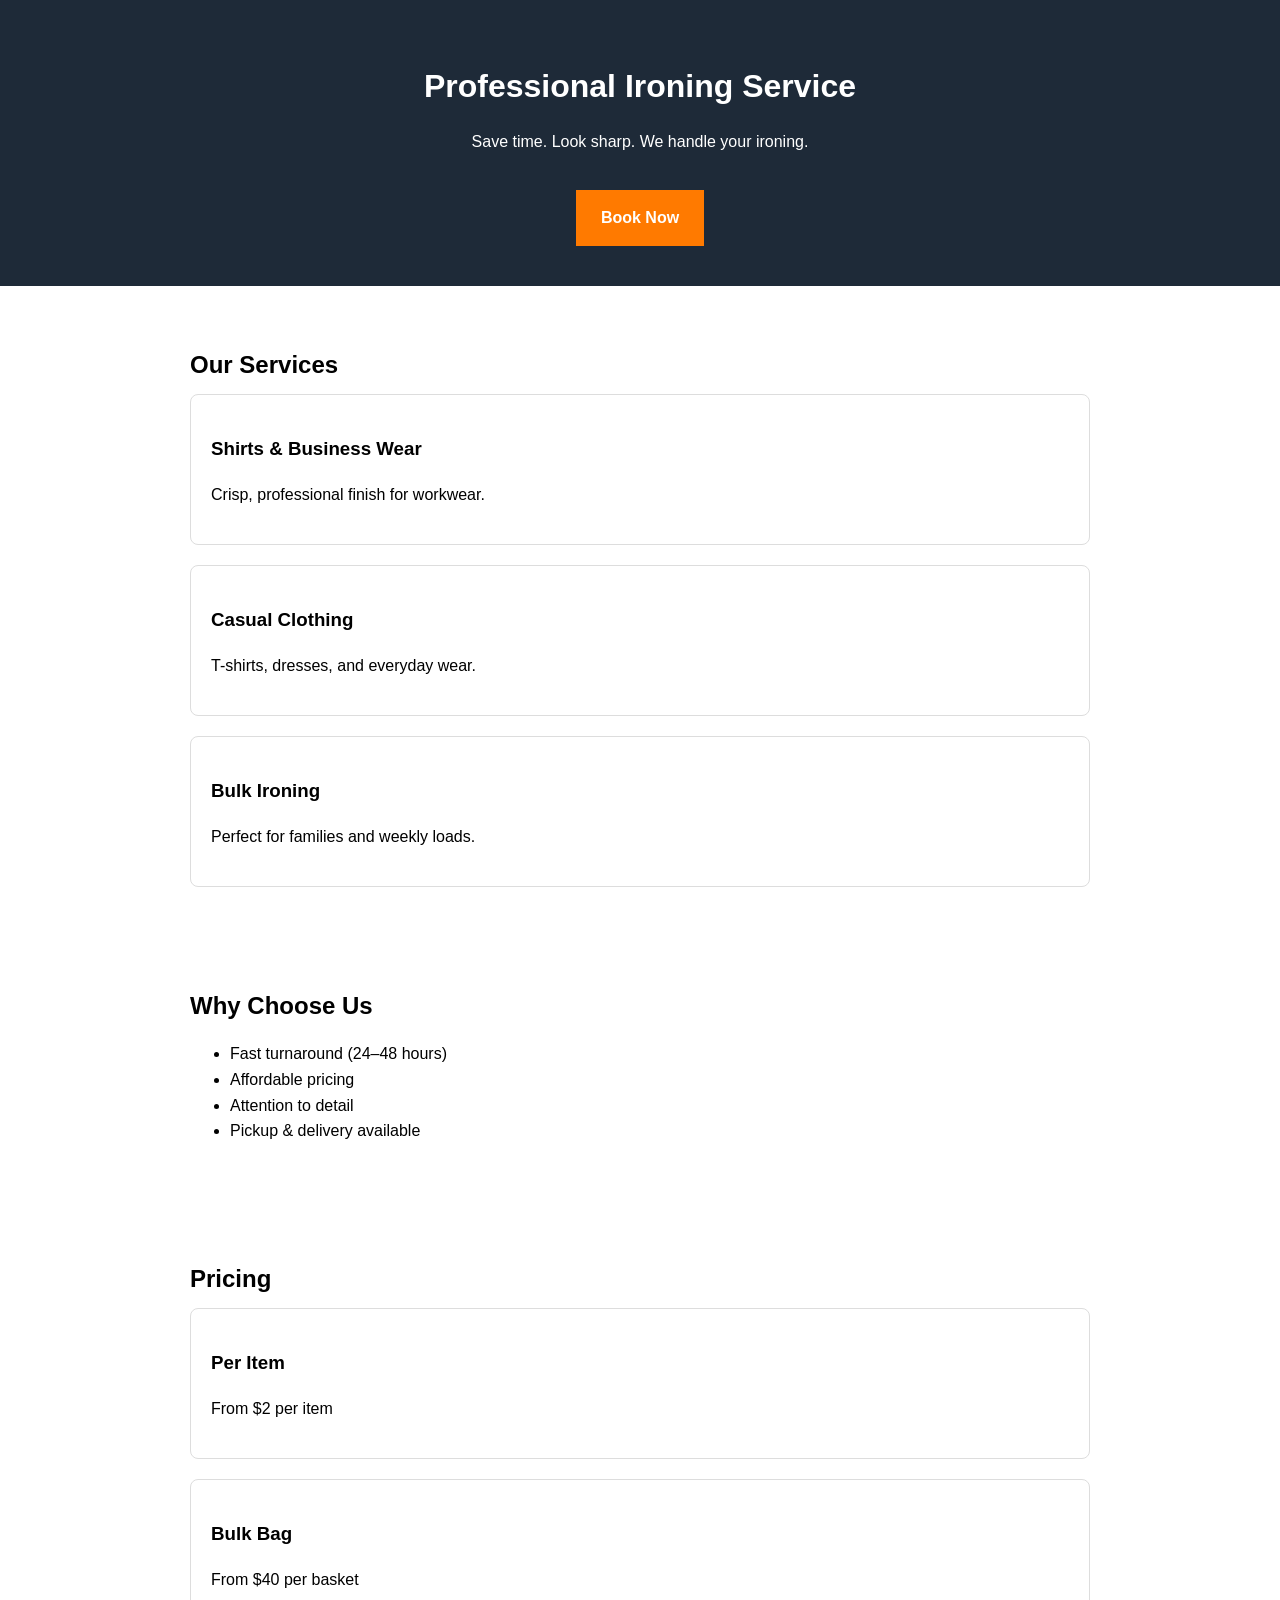
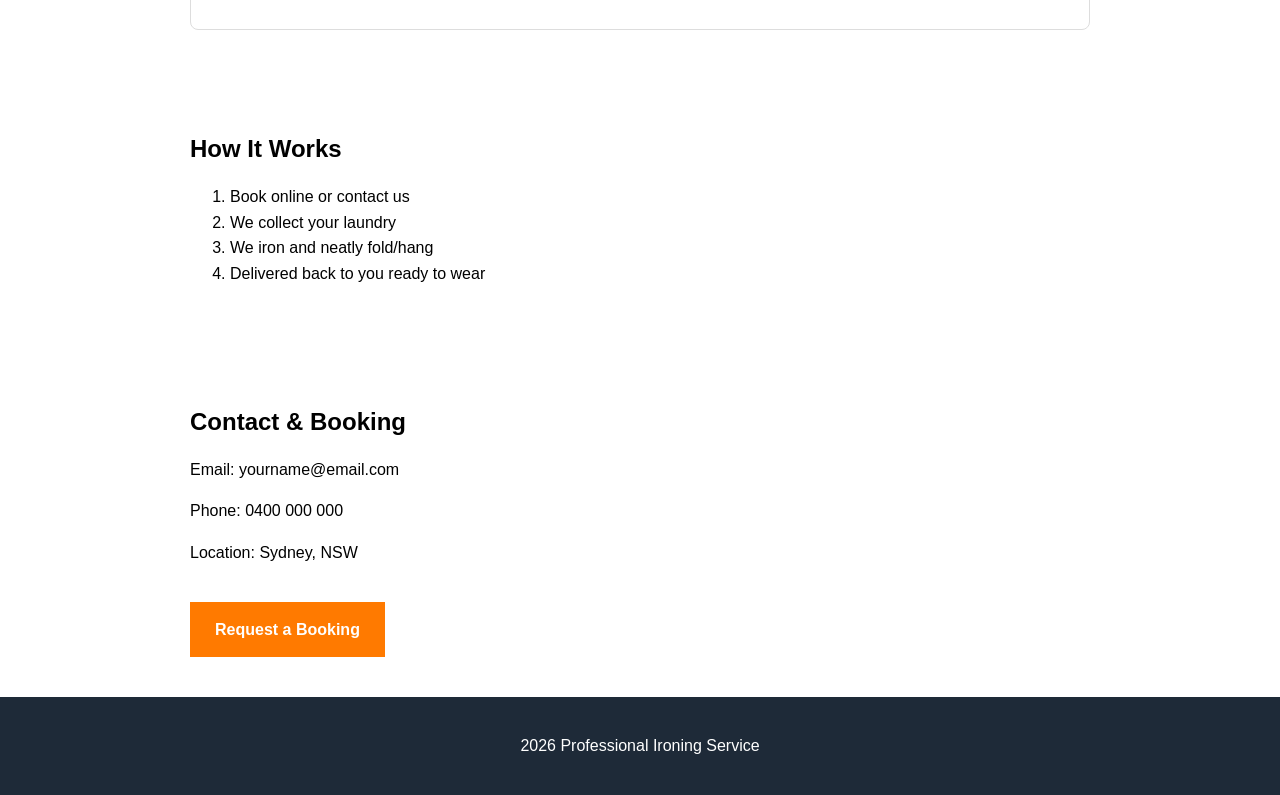
==== index.html @ f9f552fa "Update index.html" ====
<!DOCTYPE html>
<html lang="en">
<head>
  <meta charset="UTF-8">
  <meta name="viewport" content="width=device-width, initial-scale=1.0">

  <title>Professional Ironing Service | Fast, Reliable & Affordable</title>
  <meta name="description" content="Affordable ironing service with fast turnaround. Shirts, uniforms, and bulk laundry handled with care. Book today.">

  <!-- SEO -->
  <meta name="keywords" content="ironing service, laundry ironing, shirt ironing, affordable ironing service">

  <!-- Open Graph -->
  <meta property="og:title" content="Professional Ironing Service">
  <meta property="og:description" content="Fast, reliable ironing service for busy professionals and families.">

  <style>
    body {
      font-family: Arial, sans-serif;
      margin: 0;
      line-height: 1.6;
    }
    header {
      background: #1e2a38;
      color: white;
      padding: 40px 20px;
      text-align: center;
    }
    section {
      padding: 40px 20px;
      max-width: 900px;
      margin: auto;
    }
    h1, h2 {
      margin-bottom: 10px;
    }
    .cta {
      background: #ff7a00;
      color: white;
      padding: 15px 25px;
      display: inline-block;
      margin-top: 20px;
      text-decoration: none;
      font-weight: bold;
    }
    .services, .pricing {
      display: grid;
      gap: 20px;
    }
    .card {
      border: 1px solid #ddd;
      padding: 20px;
      border-radius: 8px;
    }
    footer {
      background: #1e2a38;
      color: white;
      text-align: center;
      padding: 20px;
    }
  </style>
</head>

<body>

<header>
  <h1>Professional Ironing Service</h1>
  <p>Save time. Look sharp. We handle your ironing.</p>
  <a href="#contact" class="cta">Book Now</a>
</header>

<section>
  <h2>Our Services</h2>
  <div class="services">
    <div class="card">
      <h3>Shirts & Business Wear</h3>
      <p>Crisp, professional finish for workwear.</p>
    </div>
    <div class="card">
      <h3>Casual Clothing</h3>
      <p>T-shirts, dresses, and everyday wear.</p>
    </div>
    <div class="card">
      <h3>Bulk Ironing</h3>
      <p>Perfect for families and weekly loads.</p>
    </div>
  </div>
</section>

<section>
  <h2>Why Choose Us</h2>
  <ul>
    <li>Fast turnaround (24–48 hours)</li>
    <li>Affordable pricing</li>
    <li>Attention to detail</li>
    <li>Pickup & delivery available</li>
  </ul>
</section>

<section>
  <h2>Pricing</h2>
  <div class="pricing">
    <div class="card">
      <h3>Per Item</h3>
      <p>From $2 per item</p>
    </div>
    <div class="card">
      <h3>Bulk Bag</h3>
      <p>From $40 per basket</p>
    </div>
  </div>
</section>

<section>
  <h2>How It Works</h2>
  <ol>
    <li>Book online or contact us</li>
    <li>We collect your laundry</li>
    <li>We iron and neatly fold/hang</li>
    <li>Delivered back to you ready to wear</li>
  </ol>
</section>

<section id="contact">
  <h2>Contact & Booking</h2>
  <p>Email: yourname@email.com</p>
  <p>Phone: 0400 000 000</p>
  <p>Location: Sydney, NSW</p>
  <a href="mailto:soccercrazy1@live.com.au" class="cta">Request a Booking</a>
</section>

<footer>
  <p>2026 Professional Ironing Service</p>
</footer>

</body>
</html>
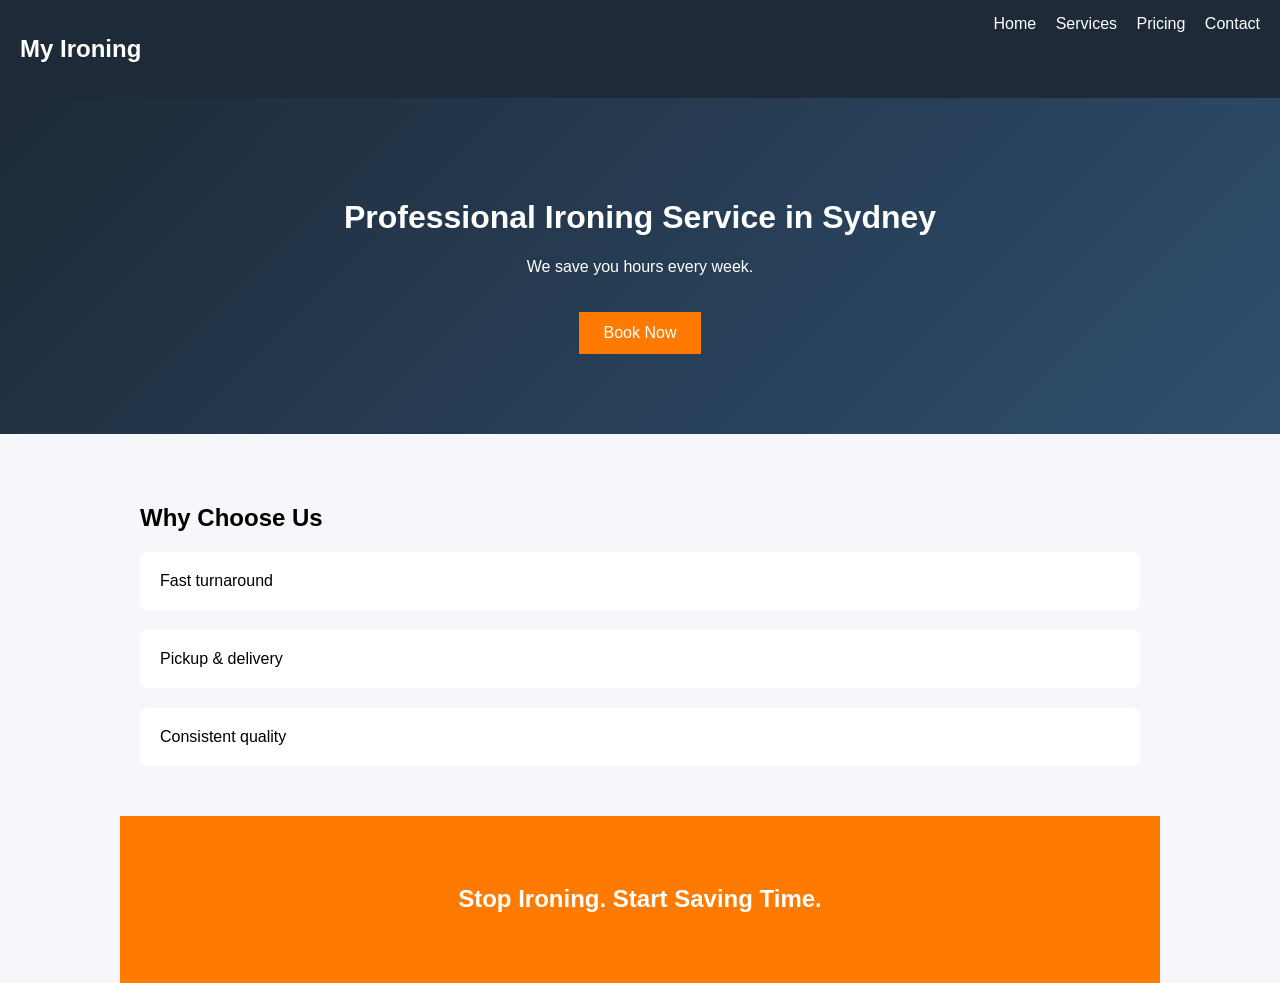
==== commit 2f157677: "Update index.html" ====
--- a/index.html
+++ b/index.html
@@ -1,137 +1,43 @@
 <!DOCTYPE html>
 <html lang="en">
 <head>
-  <meta charset="UTF-8">
-  <meta name="viewport" content="width=device-width, initial-scale=1.0">
+<meta charset="UTF-8">
+<meta name="viewport" content="width=device-width, initial-scale=1.0">
 
-  <title>Professional Ironing Service | Fast, Reliable & Affordable</title>
-  <meta name="description" content="Affordable ironing service with fast turnaround. Shirts, uniforms, and bulk laundry handled with care. Book today.">
-
-  <!-- SEO -->
-  <meta name="keywords" content="ironing service, laundry ironing, shirt ironing, affordable ironing service">
-
-  <!-- Open Graph -->
-  <meta property="og:title" content="Professional Ironing Service">
-  <meta property="og:description" content="Fast, reliable ironing service for busy professionals and families.">
-
-  <style>
-    body {
-      font-family: Arial, sans-serif;
-      margin: 0;
-      line-height: 1.6;
-    }
-    header {
-      background: #1e2a38;
-      color: white;
-      padding: 40px 20px;
-      text-align: center;
-    }
-    section {
-      padding: 40px 20px;
-      max-width: 900px;
-      margin: auto;
-    }
-    h1, h2 {
-      margin-bottom: 10px;
-    }
-    .cta {
-      background: #ff7a00;
-      color: white;
-      padding: 15px 25px;
-      display: inline-block;
-      margin-top: 20px;
-      text-decoration: none;
-      font-weight: bold;
-    }
-    .services, .pricing {
-      display: grid;
-      gap: 20px;
-    }
-    .card {
-      border: 1px solid #ddd;
-      padding: 20px;
-      border-radius: 8px;
-    }
-    footer {
-      background: #1e2a38;
-      color: white;
-      text-align: center;
-      padding: 20px;
-    }
-  </style>
+<title>My Ironing | Sydney Ironing Service</title>
+<link rel="stylesheet" href="style.css">
 </head>
 
 <body>
 
+<nav>
+  <h2>My Ironing</h2>
+  <div>
+    <a href="index.html">Home</a>
+    <a href="services.html">Services</a>
+    <a href="pricing.html">Pricing</a>
+    <a href="contact.html">Contact</a>
+  </div>
+</nav>
+
 <header>
-  <h1>Professional Ironing Service</h1>
-  <p>Save time. Look sharp. We handle your ironing.</p>
-  <a href="#contact" class="cta">Book Now</a>
+  <h1>Professional Ironing Service in Sydney</h1>
+  <p>We save you hours every week.</p>
+  <a href="contact.html" class="cta">Book Now</a>
 </header>
 
 <section>
-  <h2>Our Services</h2>
-  <div class="services">
-    <div class="card">
-      <h3>Shirts & Business Wear</h3>
-      <p>Crisp, professional finish for workwear.</p>
-    </div>
-    <div class="card">
-      <h3>Casual Clothing</h3>
-      <p>T-shirts, dresses, and everyday wear.</p>
-    </div>
-    <div class="card">
-      <h3>Bulk Ironing</h3>
-      <p>Perfect for families and weekly loads.</p>
-    </div>
+  <h2>Why Choose Us</h2>
+  <div class="grid">
+    <div class="card">Fast turnaround</div>
+    <div class="card">Pickup & delivery</div>
+    <div class="card">Consistent quality</div>
   </div>
 </section>
 
-<section>
-  <h2>Why Choose Us</h2>
-  <ul>
-    <li>Fast turnaround (24–48 hours)</li>
-    <li>Affordable pricing</li>
-    <li>Attention to detail</li>
-    <li>Pickup & delivery available</li>
-  </ul>
+<section class="highlight">
+  <h2>Stop Ironing. Start Saving Time.</h2>
 </section>
-
-<section>
-  <h2>Pricing</h2>
-  <div class="pricing">
-    <div class="card">
-      <h3>Per Item</h3>
-      <p>From $2 per item</p>
-    </div>
-    <div class="card">
-      <h3>Bulk Bag</h3>
-      <p>From $40 per basket</p>
-    </div>
-  </div>
-</section>
-
-<section>
-  <h2>How It Works</h2>
-  <ol>
-    <li>Book online or contact us</li>
-    <li>We collect your laundry</li>
-    <li>We iron and neatly fold/hang</li>
-    <li>Delivered back to you ready to wear</li>
-  </ol>
-</section>
-
-<section id="contact">
-  <h2>Contact & Booking</h2>
-  <p>Email: yourname@email.com</p>
-  <p>Phone: 0400 000 000</p>
-  <p>Location: Sydney, NSW</p>
-  <a href="mailto:soccercrazy1@live.com.au" class="cta">Request a Booking</a>
-</section>
-
-<footer>
-  <p>2026 Professional Ironing Service</p>
-</footer>
 
 </body>
 </html>
--- a/style.css
+++ b/style.css
@@ -0,0 +1,63 @@
+body {
+  margin: 0;
+  font-family: Arial;
+  background: #f5f7fa;
+}
+
+nav {
+  display: flex;
+  justify-content: space-between;
+  padding: 15px 20px;
+  background: #1e2a38;
+  color: white;
+}
+
+nav a {
+  color: white;
+  margin-left: 15px;
+  text-decoration: none;
+}
+
+header {
+  background: linear-gradient(135deg, #1e2a38, #2f4f6f);
+  color: white;
+  text-align: center;
+  padding: 80px 20px;
+}
+
+section {
+  padding: 50px 20px;
+  max-width: 1000px;
+  margin: auto;
+}
+
+.grid {
+  display: grid;
+  gap: 20px;
+}
+
+.card {
+  background: white;
+  padding: 20px;
+  border-radius: 8px;
+  transition: 0.3s;
+}
+
+.card:hover {
+  transform: translateY(-5px);
+}
+
+.cta {
+  background: #ff7a00;
+  color: white;
+  padding: 12px 25px;
+  display: inline-block;
+  margin-top: 20px;
+  text-decoration: none;
+}
+
+.highlight {
+  background: #ff7a00;
+  color: white;
+  text-align: center;
+}
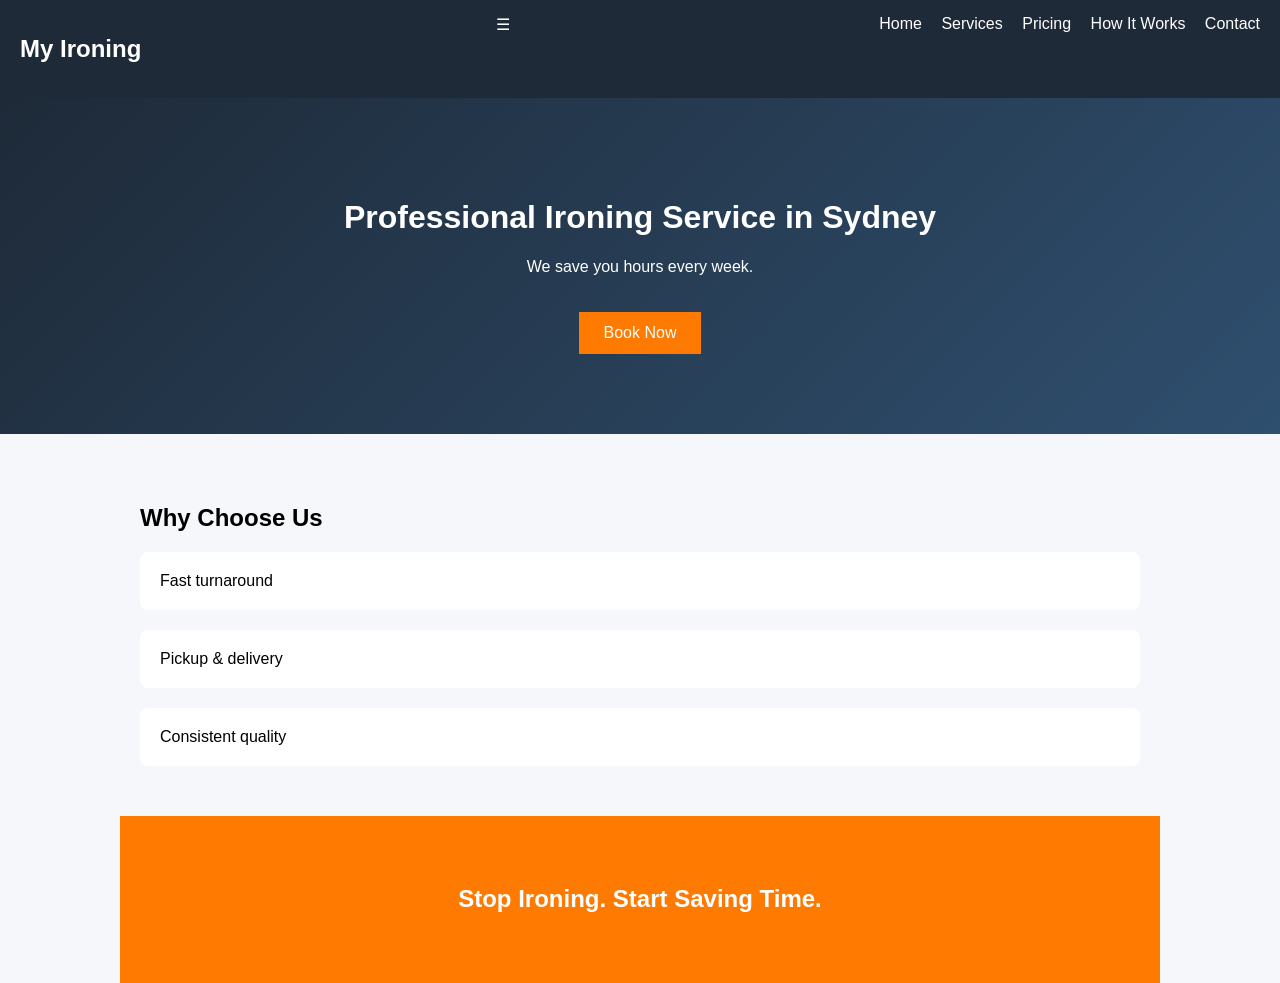
==== commit 5034e1e8: "Update index.html" ====
--- a/index.html
+++ b/index.html
@@ -12,10 +12,16 @@
 
 <nav>
   <h2>My Ironing</h2>
-  <div>
+
+  <div class="menu-toggle" onclick="toggleMenu()">
+    ☰
+  </div>
+
+  <div id="nav-links">
     <a href="index.html">Home</a>
     <a href="services.html">Services</a>
     <a href="pricing.html">Pricing</a>
+    <a href="how-it-works.html">How It Works</a>
     <a href="contact.html">Contact</a>
   </div>
 </nav>
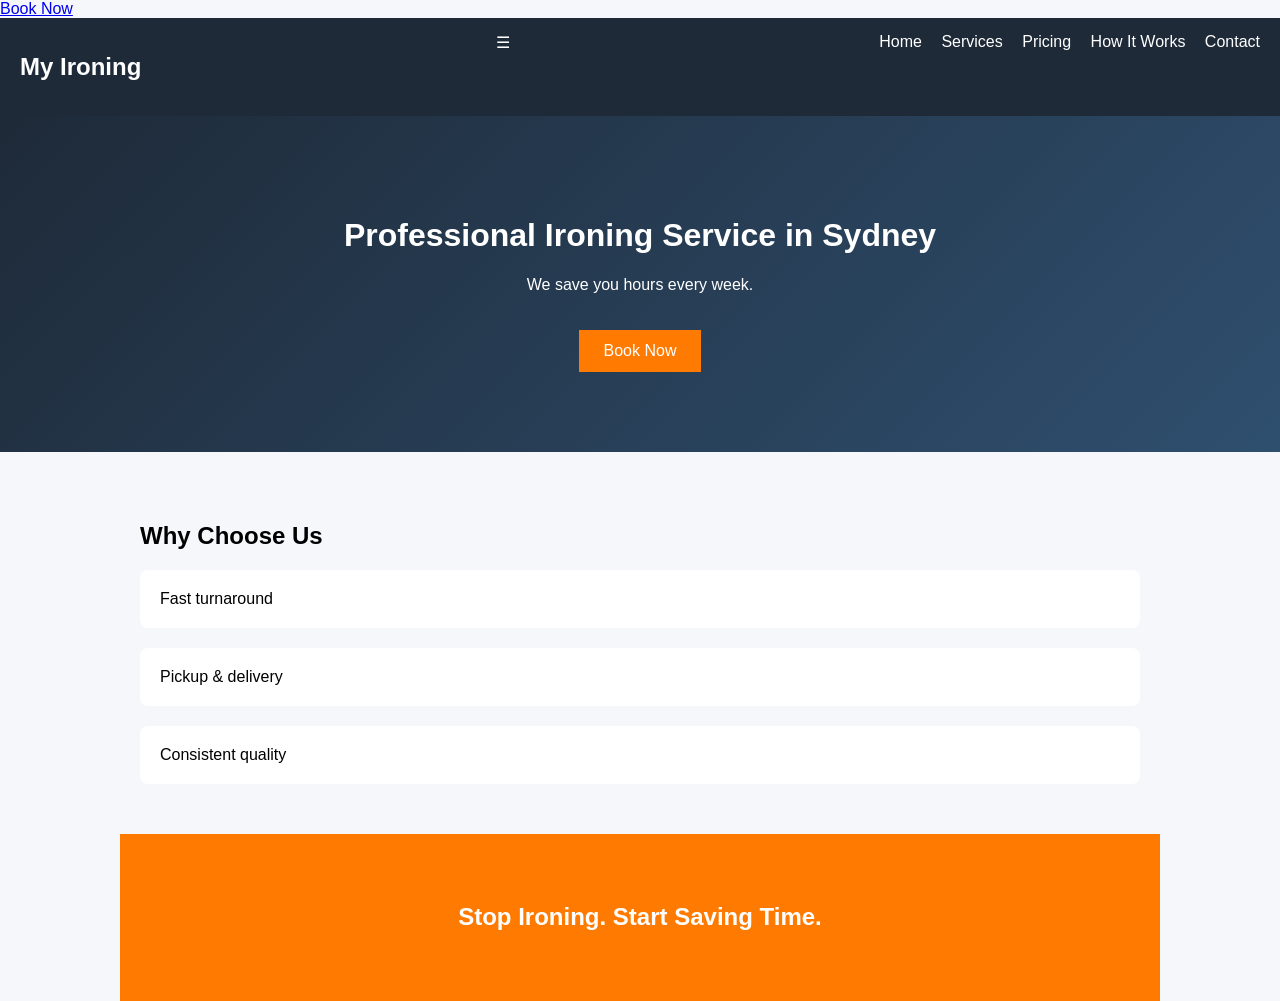
==== commit b3d842f0: "Update index.html" ====
--- a/index.html
+++ b/index.html
@@ -8,6 +8,15 @@
 <link rel="stylesheet" href="style.css">
 </head>
 
+<script>
+function toggleMenu() {
+  const nav = document.getElementById("nav-links");
+  nav.style.display = nav.style.display === "flex" ? "none" : "flex";
+}
+</script>
+
+<a href="contact.html" class="sticky-cta">Book Now</a>
+  
 <body>
 
 <nav>
